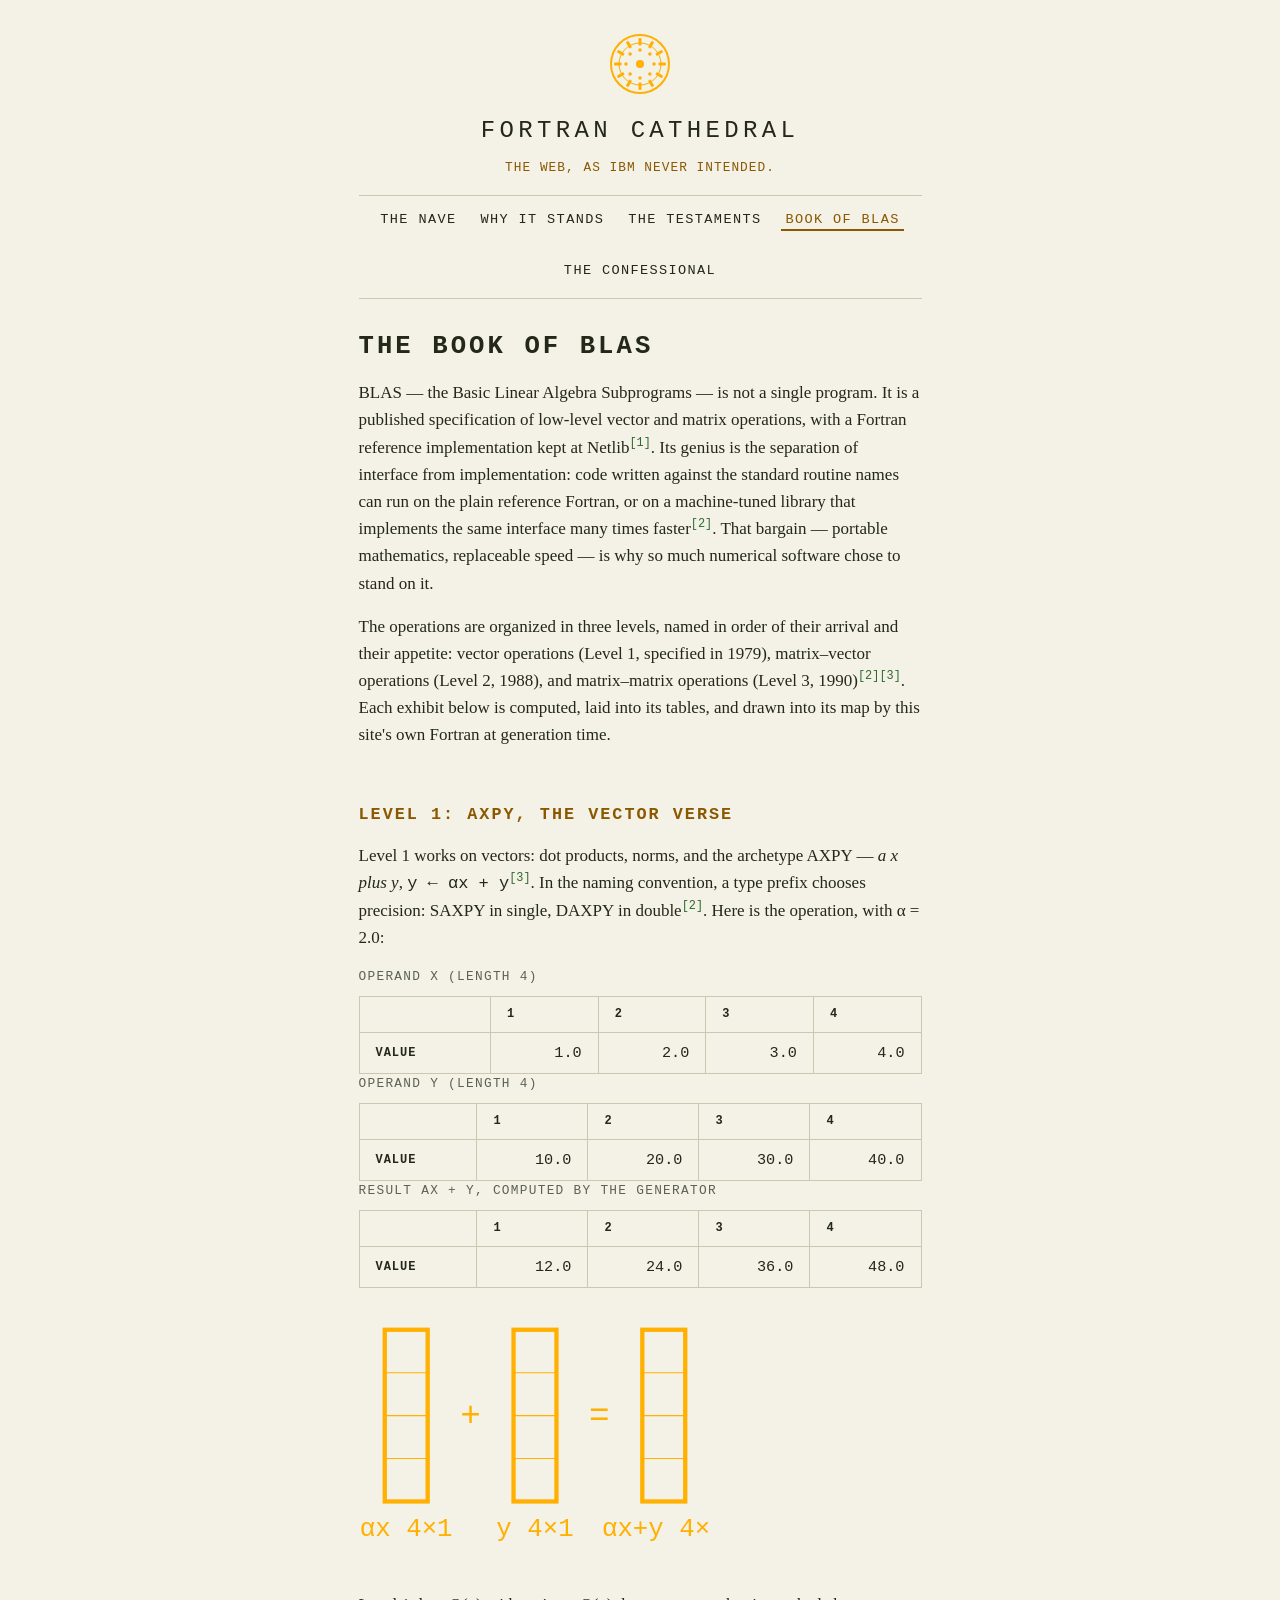
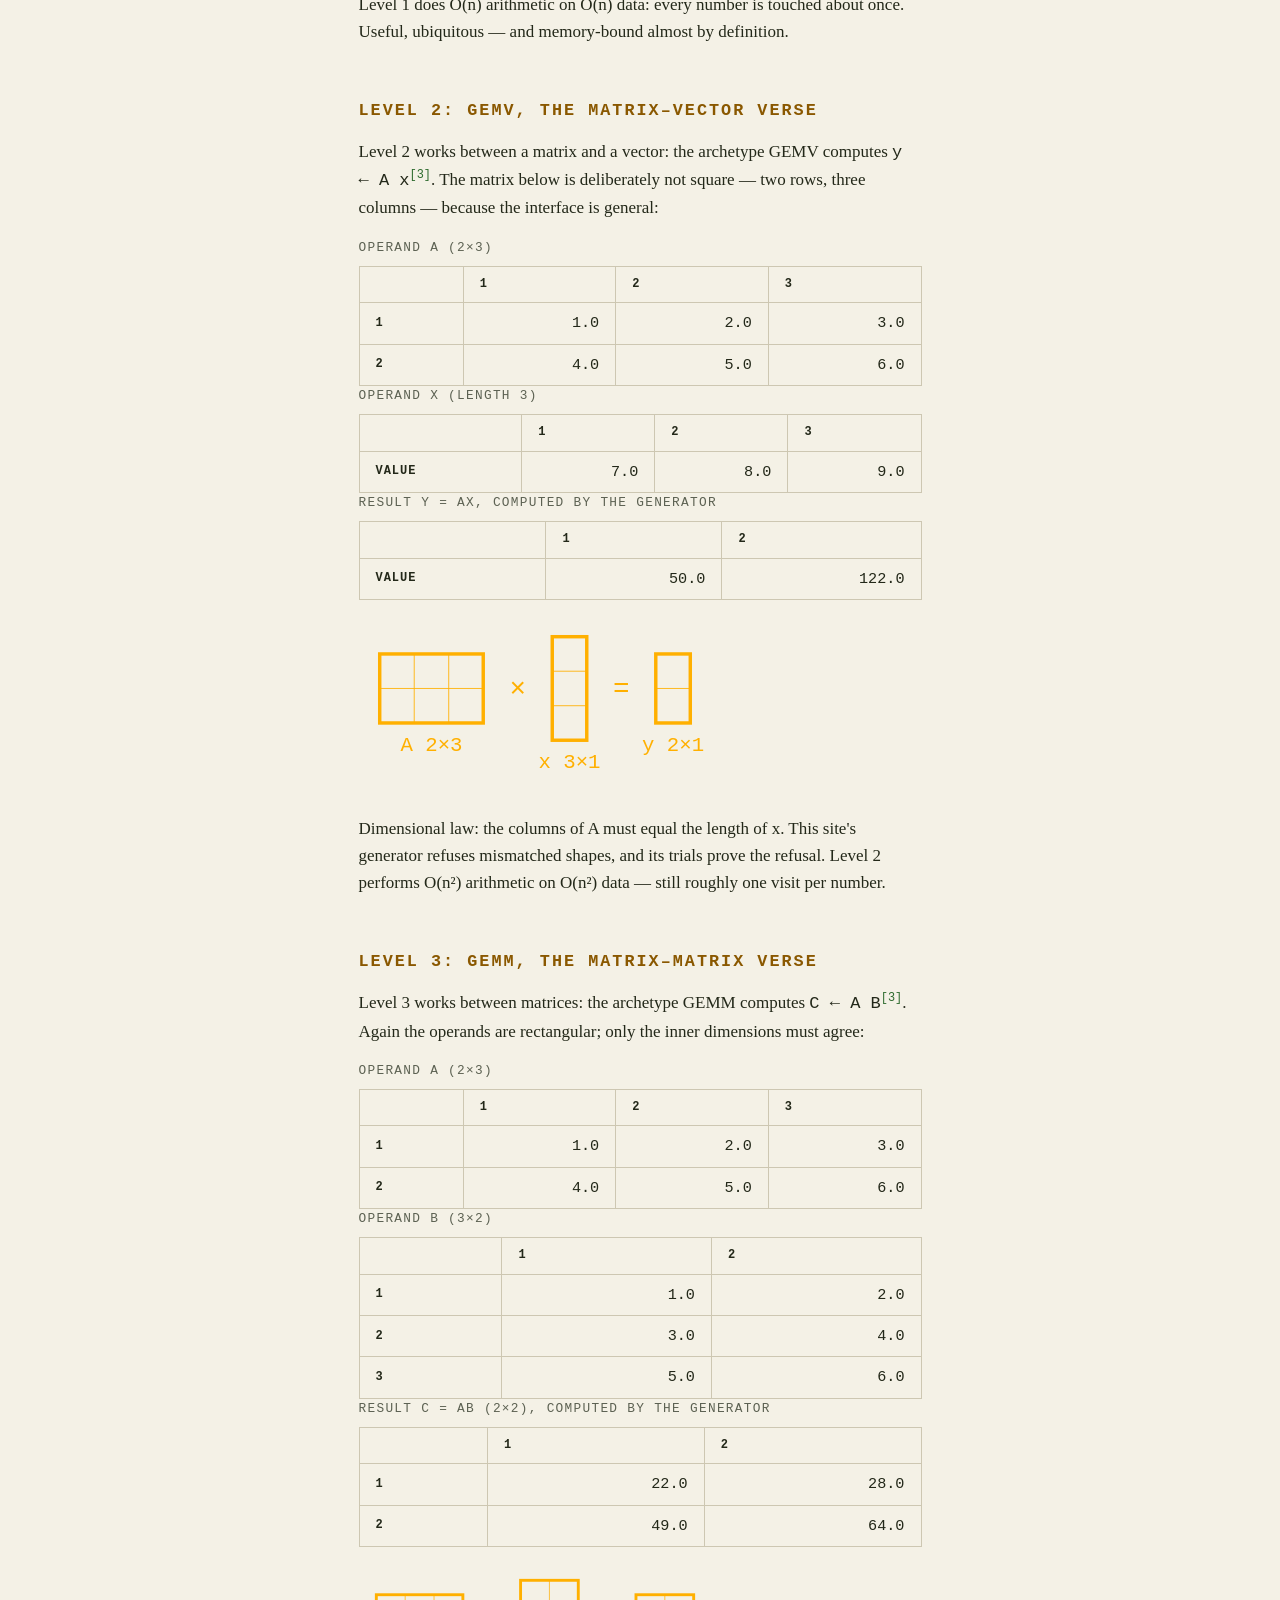
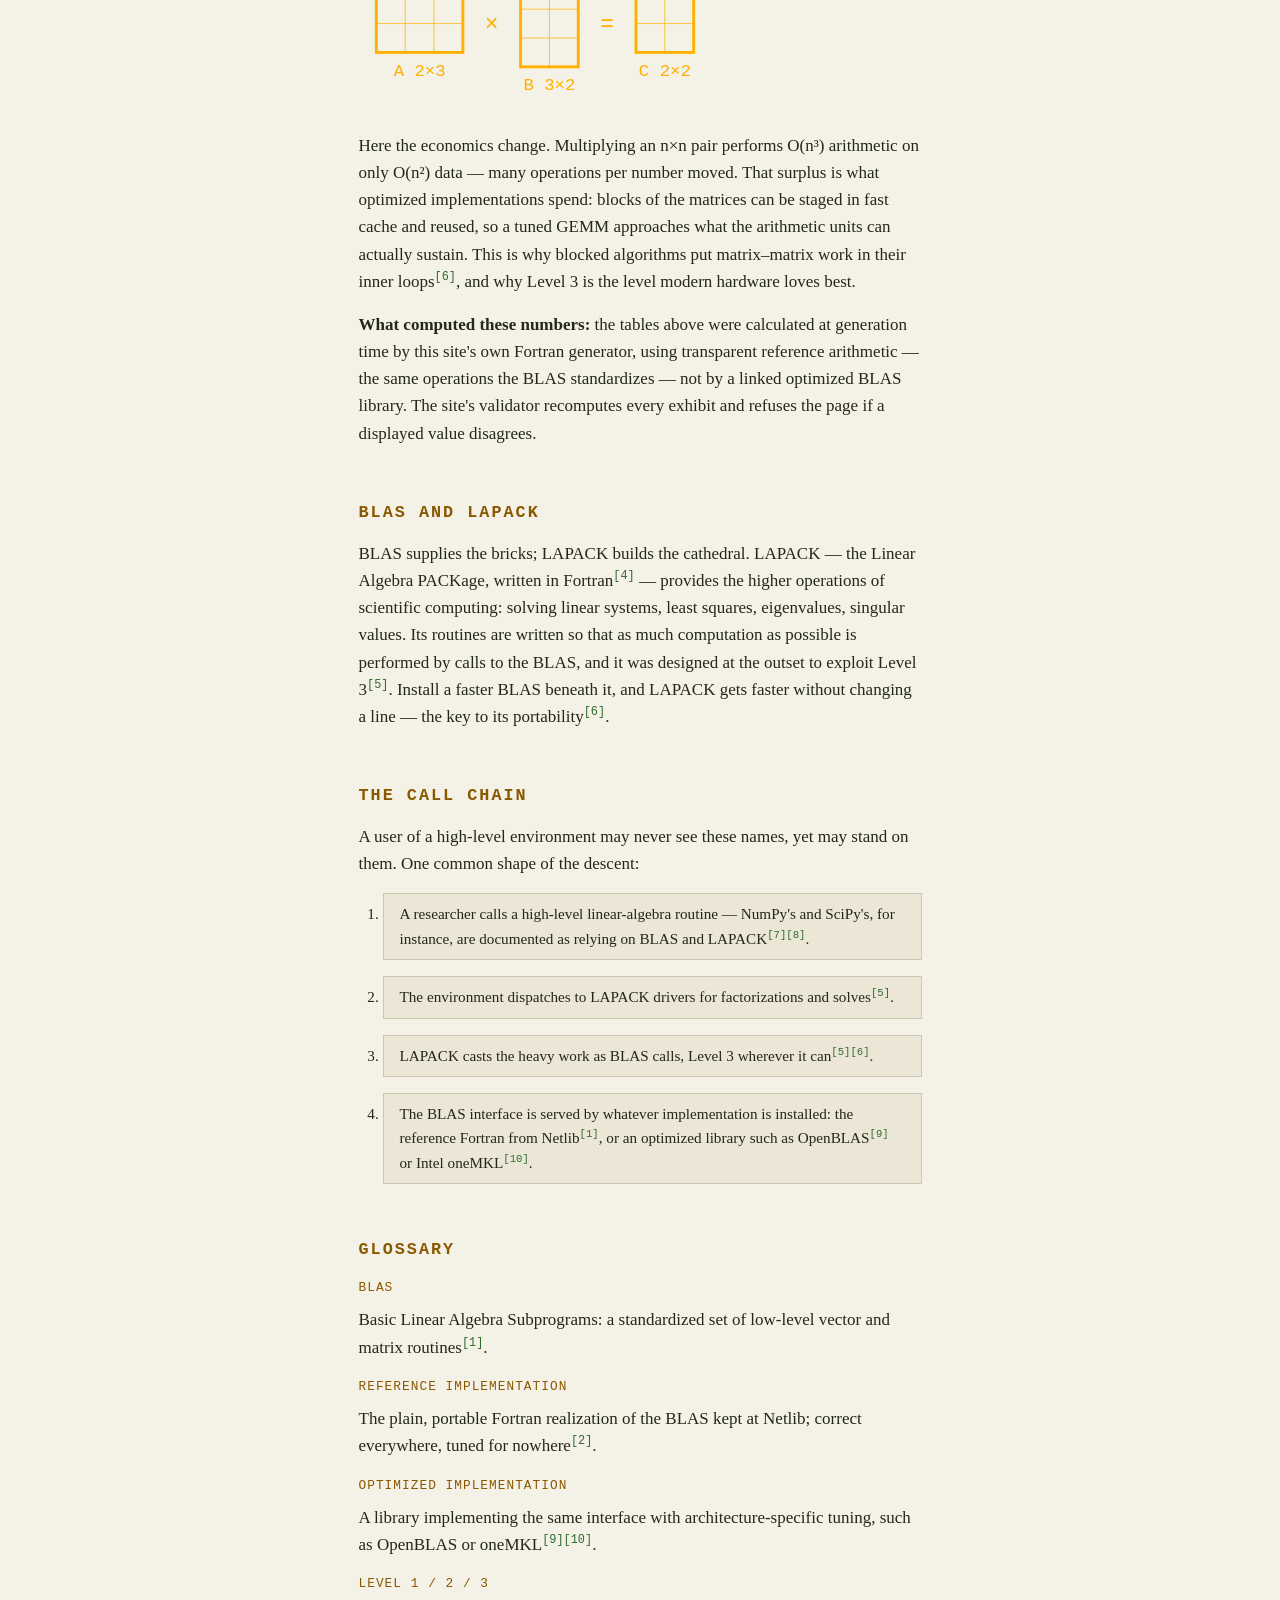
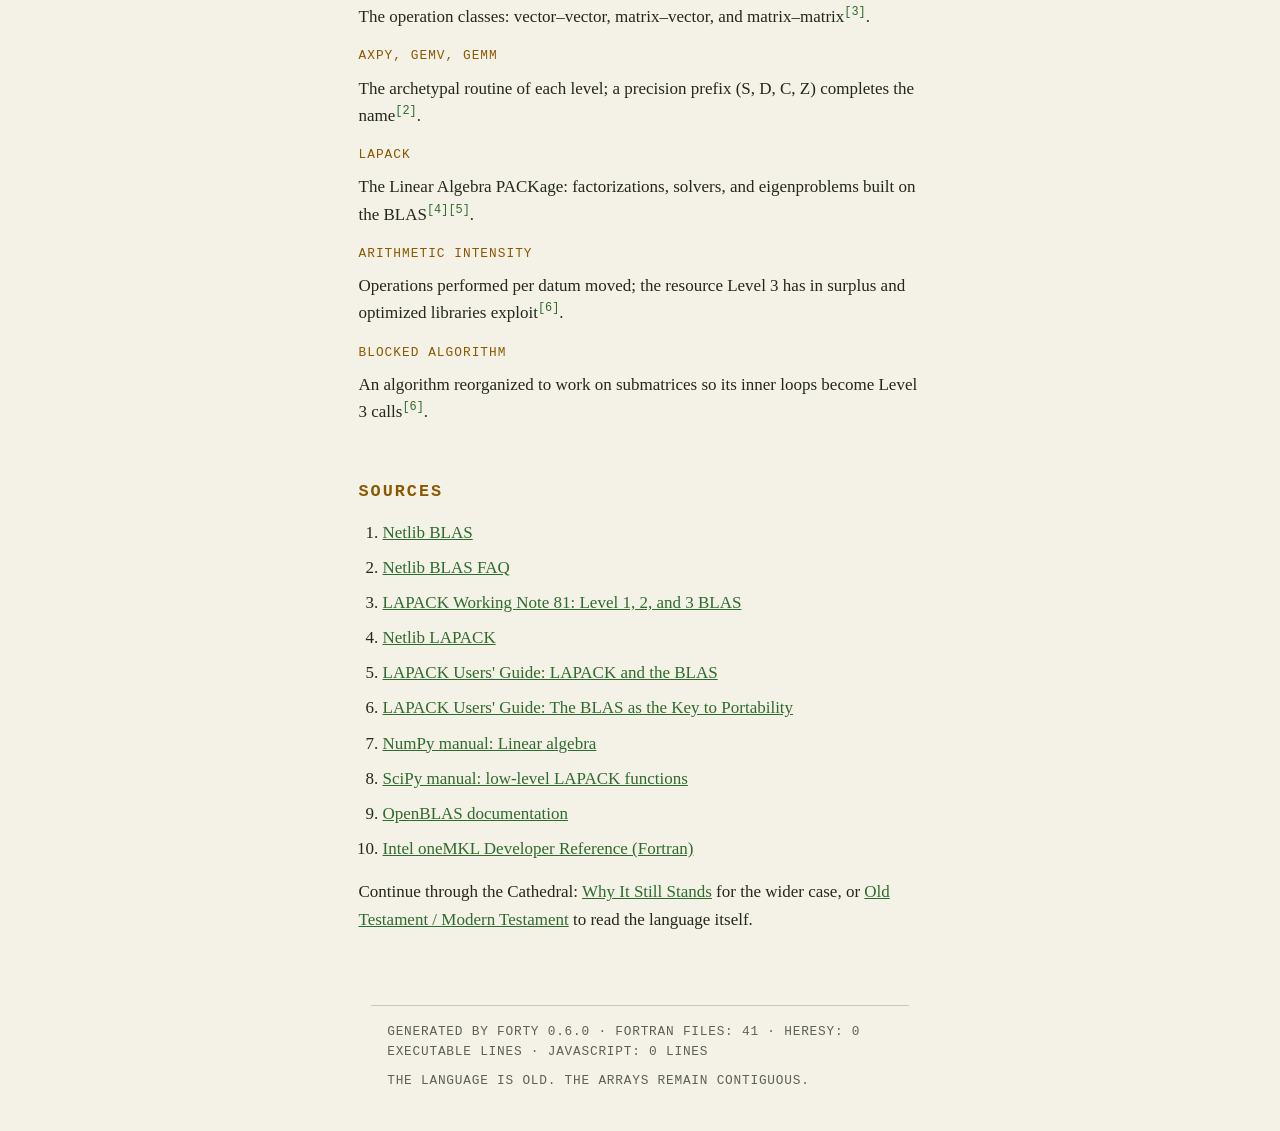
==== book-of-blas.html @ 7d53edd0 "DEPLOY: THE CATHEDRAL AT main 611038d2. Co-Authored-By: Claude Fable 5 <noreply@anthropic.com>" ====
<!doctype html>
<html lang="en">
<head>
<meta charset="utf-8">
<meta name="viewport" content="width=device-width, initial-scale=1">
<meta name="description" content="What BLAS is, why it became foundational, the three levels, and how LAPACK and higher ecosystems stand on it. Every exhibit computed by Fortran.">
<meta name="generator" content="FORTY 0.6.0">
<title>The Book of BLAS &#183; Fortran Cathedral</title>
<link rel="icon" type="image/svg+xml" href="assets/ornament.svg">
<link rel="stylesheet" href="assets/tokens.css">
<link rel="stylesheet" href="assets/cathedral.css">
</head>
<body>
<a class="skip" href="#main">Skip to content</a>
<header class="masthead">
  <img src="assets/ornament.svg" alt="" width="64" height="64">
  <p class="site-title">Fortran Cathedral</p>
  <p class="tagline">The web, as IBM never intended.</p>
</header>
<nav aria-label="Cathedral">
  <ul>
    <li><a href="index.html">The Nave</a></li>
    <li><a href="why-it-still-stands.html">Why It Stands</a></li>
    <li><a href="testaments.html">The Testaments</a></li>
    <li><a href="book-of-blas.html" aria-current="page">Book of BLAS</a></li>
    <li><a href="confessional.html">The Confessional</a></li>
  </ul>
</nav>
<main id="main">
<h1>The Book of BLAS</h1>
<p>BLAS &#8212; the Basic Linear Algebra Subprograms &#8212; is not a single program. It is a published specification of low-level vector and matrix operations, with a Fortran reference implementation kept at Netlib<sup class="cite"><a href="#src-1">[1]</a></sup>. Its genius is the separation of interface from implementation: code written against the standard routine names can run on the plain reference Fortran, or on a machine-tuned library that implements the same interface many times faster<sup class="cite"><a href="#src-2">[2]</a></sup>. That bargain &#8212; portable mathematics, replaceable speed &#8212; is why so much numerical software chose to stand on it.</p>
<p>The operations are organized in three levels, named in order of their arrival and their appetite: vector operations (Level 1, specified in 1979), matrix&#8211;vector operations (Level 2, 1988), and matrix&#8211;matrix operations (Level 3, 1990)<sup class="cite"><a href="#src-2">[2]</a></sup><sup class="cite"><a href="#src-3">[3]</a></sup>. Each exhibit below is computed, laid into its tables, and drawn into its map by this site&#39;s own Fortran at generation time.</p>
<h2 id="blas-level1">Level 1: AXPY, the vector verse</h2>
<p>Level 1 works on vectors: dot products, norms, and the archetype AXPY &#8212; <em>a x plus y</em>, <code>y &#8592; &#945;x + y</code><sup class="cite"><a href="#src-3">[3]</a></sup>. In the naming convention, a type prefix chooses precision: SAXPY in single, DAXPY in double<sup class="cite"><a href="#src-2">[2]</a></sup>. Here is the operation, with &#945; = 2.0:</p>
<table>
  <caption>Operand x (length 4)</caption>
  <thead>
    <tr><td></td><th scope="col">1</th><th scope="col">2</th><th scope="col">3</th><th scope="col">4</th></tr>
  </thead>
  <tbody>
    <tr><th scope="row">value</th><td class="num">1.0</td><td class="num">2.0</td><td class="num">3.0</td><td class="num">4.0</td></tr>
  </tbody>
</table>
<table>
  <caption>Operand y (length 4)</caption>
  <thead>
    <tr><td></td><th scope="col">1</th><th scope="col">2</th><th scope="col">3</th><th scope="col">4</th></tr>
  </thead>
  <tbody>
    <tr><th scope="row">value</th><td class="num">10.0</td><td class="num">20.0</td><td class="num">30.0</td><td class="num">40.0</td></tr>
  </tbody>
</table>
<table>
  <caption>Result &#945;x + y, computed by the generator</caption>
  <thead>
    <tr><td></td><th scope="col">1</th><th scope="col">2</th><th scope="col">3</th><th scope="col">4</th></tr>
  </thead>
  <tbody>
    <tr><th scope="row">value</th><td class="num">12.0</td><td class="num">24.0</td><td class="num">36.0</td><td class="num">48.0</td></tr>
  </tbody>
</table>
<figure class="opmap">
<svg viewBox="0 0 164 126" role="img" aria-label="alpha times x plus y equals the result: three vectors of length 4">
  <rect x="12" y="12" width="20" height="80" fill="none" stroke="#ffb000" stroke-width="2"/>
  <line x1="12" y1="32" x2="32" y2="32" stroke="#ffb000" stroke-width="0.5"/>
  <line x1="12" y1="52" x2="32" y2="52" stroke="#ffb000" stroke-width="0.5"/>
  <line x1="12" y1="72" x2="32" y2="72" stroke="#ffb000" stroke-width="0.5"/>
  <text x="22" y="108" fill="#ffb000" font-family="monospace" font-size="12" text-anchor="middle">&#945;x 4&#215;1</text>
  <text x="52" y="57" fill="#ffb000" font-family="monospace" font-size="16" text-anchor="middle">+</text>
  <rect x="72" y="12" width="20" height="80" fill="none" stroke="#ffb000" stroke-width="2"/>
  <line x1="72" y1="32" x2="92" y2="32" stroke="#ffb000" stroke-width="0.5"/>
  <line x1="72" y1="52" x2="92" y2="52" stroke="#ffb000" stroke-width="0.5"/>
  <line x1="72" y1="72" x2="92" y2="72" stroke="#ffb000" stroke-width="0.5"/>
  <text x="82" y="108" fill="#ffb000" font-family="monospace" font-size="12" text-anchor="middle">y 4&#215;1</text>
  <text x="112" y="57" fill="#ffb000" font-family="monospace" font-size="16" text-anchor="middle">=</text>
  <rect x="132" y="12" width="20" height="80" fill="none" stroke="#ffb000" stroke-width="2"/>
  <line x1="132" y1="32" x2="152" y2="32" stroke="#ffb000" stroke-width="0.5"/>
  <line x1="132" y1="52" x2="152" y2="52" stroke="#ffb000" stroke-width="0.5"/>
  <line x1="132" y1="72" x2="152" y2="72" stroke="#ffb000" stroke-width="0.5"/>
  <text x="142" y="108" fill="#ffb000" font-family="monospace" font-size="12" text-anchor="middle">&#945;x+y 4&#215;1</text>
</svg>
</figure>
<p>Level 1 does O(n) arithmetic on O(n) data: every number is touched about once. Useful, ubiquitous &#8212; and memory-bound almost by definition.</p>
<h2 id="blas-level2">Level 2: GEMV, the matrix&#8211;vector verse</h2>
<p>Level 2 works between a matrix and a vector: the archetype GEMV computes <code>y &#8592; A x</code><sup class="cite"><a href="#src-3">[3]</a></sup>. The matrix below is deliberately not square &#8212; two rows, three columns &#8212; because the interface is general:</p>
<table>
  <caption>Operand A (2&#215;3)</caption>
  <thead>
    <tr><td></td><th scope="col">1</th><th scope="col">2</th><th scope="col">3</th></tr>
  </thead>
  <tbody>
    <tr><th scope="row">1</th><td class="num">1.0</td><td class="num">2.0</td><td class="num">3.0</td></tr>
    <tr><th scope="row">2</th><td class="num">4.0</td><td class="num">5.0</td><td class="num">6.0</td></tr>
  </tbody>
</table>
<table>
  <caption>Operand x (length 3)</caption>
  <thead>
    <tr><td></td><th scope="col">1</th><th scope="col">2</th><th scope="col">3</th></tr>
  </thead>
  <tbody>
    <tr><th scope="row">value</th><td class="num">7.0</td><td class="num">8.0</td><td class="num">9.0</td></tr>
  </tbody>
</table>
<table>
  <caption>Result y = Ax, computed by the generator</caption>
  <thead>
    <tr><td></td><th scope="col">1</th><th scope="col">2</th></tr>
  </thead>
  <tbody>
    <tr><th scope="row">value</th><td class="num">50.0</td><td class="num">122.0</td></tr>
  </tbody>
</table>
<figure class="opmap">
<svg viewBox="0 0 204 106" role="img" aria-label="A two-by-three matrix times a length-three vector equals a length-two vector">
  <rect x="12" y="22" width="60" height="40" fill="none" stroke="#ffb000" stroke-width="2"/>
  <line x1="32" y1="22" x2="32" y2="62" stroke="#ffb000" stroke-width="0.5"/>
  <line x1="52" y1="22" x2="52" y2="62" stroke="#ffb000" stroke-width="0.5"/>
  <line x1="12" y1="42" x2="72" y2="42" stroke="#ffb000" stroke-width="0.5"/>
  <text x="42" y="78" fill="#ffb000" font-family="monospace" font-size="12" text-anchor="middle">A 2&#215;3</text>
  <text x="92" y="47" fill="#ffb000" font-family="monospace" font-size="16" text-anchor="middle">&#215;</text>
  <rect x="112" y="12" width="20" height="60" fill="none" stroke="#ffb000" stroke-width="2"/>
  <line x1="112" y1="32" x2="132" y2="32" stroke="#ffb000" stroke-width="0.5"/>
  <line x1="112" y1="52" x2="132" y2="52" stroke="#ffb000" stroke-width="0.5"/>
  <text x="122" y="88" fill="#ffb000" font-family="monospace" font-size="12" text-anchor="middle">x 3&#215;1</text>
  <text x="152" y="47" fill="#ffb000" font-family="monospace" font-size="16" text-anchor="middle">=</text>
  <rect x="172" y="22" width="20" height="40" fill="none" stroke="#ffb000" stroke-width="2"/>
  <line x1="172" y1="42" x2="192" y2="42" stroke="#ffb000" stroke-width="0.5"/>
  <text x="182" y="78" fill="#ffb000" font-family="monospace" font-size="12" text-anchor="middle">y 2&#215;1</text>
</svg>
</figure>
<p>Dimensional law: the columns of A must equal the length of x. This site&#39;s generator refuses mismatched shapes, and its trials prove the refusal. Level 2 performs O(n&#178;) arithmetic on O(n&#178;) data &#8212; still roughly one visit per number.</p>
<h2 id="blas-level3">Level 3: GEMM, the matrix&#8211;matrix verse</h2>
<p>Level 3 works between matrices: the archetype GEMM computes <code>C &#8592; A B</code><sup class="cite"><a href="#src-3">[3]</a></sup>. Again the operands are rectangular; only the inner dimensions must agree:</p>
<table>
  <caption>Operand A (2&#215;3)</caption>
  <thead>
    <tr><td></td><th scope="col">1</th><th scope="col">2</th><th scope="col">3</th></tr>
  </thead>
  <tbody>
    <tr><th scope="row">1</th><td class="num">1.0</td><td class="num">2.0</td><td class="num">3.0</td></tr>
    <tr><th scope="row">2</th><td class="num">4.0</td><td class="num">5.0</td><td class="num">6.0</td></tr>
  </tbody>
</table>
<table>
  <caption>Operand B (3&#215;2)</caption>
  <thead>
    <tr><td></td><th scope="col">1</th><th scope="col">2</th></tr>
  </thead>
  <tbody>
    <tr><th scope="row">1</th><td class="num">1.0</td><td class="num">2.0</td></tr>
    <tr><th scope="row">2</th><td class="num">3.0</td><td class="num">4.0</td></tr>
    <tr><th scope="row">3</th><td class="num">5.0</td><td class="num">6.0</td></tr>
  </tbody>
</table>
<table>
  <caption>Result C = AB (2&#215;2), computed by the generator</caption>
  <thead>
    <tr><td></td><th scope="col">1</th><th scope="col">2</th></tr>
  </thead>
  <tbody>
    <tr><th scope="row">1</th><td class="num">22.0</td><td class="num">28.0</td></tr>
    <tr><th scope="row">2</th><td class="num">49.0</td><td class="num">64.0</td></tr>
  </tbody>
</table>
<figure class="opmap">
<svg viewBox="0 0 244 106" role="img" aria-label="A two-by-three matrix times a three-by-two matrix equals a two-by-two matrix">
  <rect x="12" y="22" width="60" height="40" fill="none" stroke="#ffb000" stroke-width="2"/>
  <line x1="32" y1="22" x2="32" y2="62" stroke="#ffb000" stroke-width="0.5"/>
  <line x1="52" y1="22" x2="52" y2="62" stroke="#ffb000" stroke-width="0.5"/>
  <line x1="12" y1="42" x2="72" y2="42" stroke="#ffb000" stroke-width="0.5"/>
  <text x="42" y="78" fill="#ffb000" font-family="monospace" font-size="12" text-anchor="middle">A 2&#215;3</text>
  <text x="92" y="47" fill="#ffb000" font-family="monospace" font-size="16" text-anchor="middle">&#215;</text>
  <rect x="112" y="12" width="40" height="60" fill="none" stroke="#ffb000" stroke-width="2"/>
  <line x1="132" y1="12" x2="132" y2="72" stroke="#ffb000" stroke-width="0.5"/>
  <line x1="112" y1="32" x2="152" y2="32" stroke="#ffb000" stroke-width="0.5"/>
  <line x1="112" y1="52" x2="152" y2="52" stroke="#ffb000" stroke-width="0.5"/>
  <text x="132" y="88" fill="#ffb000" font-family="monospace" font-size="12" text-anchor="middle">B 3&#215;2</text>
  <text x="172" y="47" fill="#ffb000" font-family="monospace" font-size="16" text-anchor="middle">=</text>
  <rect x="192" y="22" width="40" height="40" fill="none" stroke="#ffb000" stroke-width="2"/>
  <line x1="212" y1="22" x2="212" y2="62" stroke="#ffb000" stroke-width="0.5"/>
  <line x1="192" y1="42" x2="232" y2="42" stroke="#ffb000" stroke-width="0.5"/>
  <text x="212" y="78" fill="#ffb000" font-family="monospace" font-size="12" text-anchor="middle">C 2&#215;2</text>
</svg>
</figure>
<p>Here the economics change. Multiplying an n&#215;n pair performs O(n&#179;) arithmetic on only O(n&#178;) data &#8212; many operations per number moved. That surplus is what optimized implementations spend: blocks of the matrices can be staged in fast cache and reused, so a tuned GEMM approaches what the arithmetic units can actually sustain. This is why blocked algorithms put matrix&#8211;matrix work in their inner loops<sup class="cite"><a href="#src-6">[6]</a></sup>, and why Level 3 is the level modern hardware loves best.</p>
<p><strong>What computed these numbers:</strong> the tables above were calculated at generation time by this site&#39;s own Fortran generator, using transparent reference arithmetic &#8212; the same operations the BLAS standardizes &#8212; not by a linked optimized BLAS library. The site&#39;s validator recomputes every exhibit and refuses the page if a displayed value disagrees.</p>
<h2 id="blas-vs-lapack">BLAS and LAPACK</h2>
<p>BLAS supplies the bricks; LAPACK builds the cathedral. LAPACK &#8212; the Linear Algebra PACKage, written in Fortran<sup class="cite"><a href="#src-4">[4]</a></sup> &#8212; provides the higher operations of scientific computing: solving linear systems, least squares, eigenvalues, singular values. Its routines are written so that as much computation as possible is performed by calls to the BLAS, and it was designed at the outset to exploit Level 3<sup class="cite"><a href="#src-5">[5]</a></sup>. Install a faster BLAS beneath it, and LAPACK gets faster without changing a line &#8212; the key to its portability<sup class="cite"><a href="#src-6">[6]</a></sup>.</p>
<h2 id="blas-chain">The call chain</h2>
<p>A user of a high-level environment may never see these names, yet may stand on them. One common shape of the descent:</p>
<ol class="chain">
  <li>A researcher calls a high-level linear-algebra routine &#8212; NumPy&#39;s and SciPy&#39;s, for instance, are documented as relying on BLAS and LAPACK<sup class="cite"><a href="#src-7">[7]</a></sup><sup class="cite"><a href="#src-8">[8]</a></sup>.</li>
  <li>The environment dispatches to LAPACK drivers for factorizations and solves<sup class="cite"><a href="#src-5">[5]</a></sup>.</li>
  <li>LAPACK casts the heavy work as BLAS calls, Level 3 wherever it can<sup class="cite"><a href="#src-5">[5]</a></sup><sup class="cite"><a href="#src-6">[6]</a></sup>.</li>
  <li>The BLAS interface is served by whatever implementation is installed: the reference Fortran from Netlib<sup class="cite"><a href="#src-1">[1]</a></sup>, or an optimized library such as OpenBLAS<sup class="cite"><a href="#src-9">[9]</a></sup> or Intel oneMKL<sup class="cite"><a href="#src-10">[10]</a></sup>.</li>
</ol>
<h2 id="blas-glossary">Glossary</h2>
<dl class="glossary">
  <dt>BLAS</dt>
  <dd>Basic Linear Algebra Subprograms: a standardized set of low-level vector and matrix routines<sup class="cite"><a href="#src-1">[1]</a></sup>.</dd>
  <dt>Reference implementation</dt>
  <dd>The plain, portable Fortran realization of the BLAS kept at Netlib; correct everywhere, tuned for nowhere<sup class="cite"><a href="#src-2">[2]</a></sup>.</dd>
  <dt>Optimized implementation</dt>
  <dd>A library implementing the same interface with architecture-specific tuning, such as OpenBLAS or oneMKL<sup class="cite"><a href="#src-9">[9]</a></sup><sup class="cite"><a href="#src-10">[10]</a></sup>.</dd>
  <dt>Level 1 / 2 / 3</dt>
  <dd>The operation classes: vector&#8211;vector, matrix&#8211;vector, and matrix&#8211;matrix<sup class="cite"><a href="#src-3">[3]</a></sup>.</dd>
  <dt>AXPY, GEMV, GEMM</dt>
  <dd>The archetypal routine of each level; a precision prefix (S, D, C, Z) completes the name<sup class="cite"><a href="#src-2">[2]</a></sup>.</dd>
  <dt>LAPACK</dt>
  <dd>The Linear Algebra PACKage: factorizations, solvers, and eigenproblems built on the BLAS<sup class="cite"><a href="#src-4">[4]</a></sup><sup class="cite"><a href="#src-5">[5]</a></sup>.</dd>
  <dt>Arithmetic intensity</dt>
  <dd>Operations performed per datum moved; the resource Level 3 has in surplus and optimized libraries exploit<sup class="cite"><a href="#src-6">[6]</a></sup>.</dd>
  <dt>Blocked algorithm</dt>
  <dd>An algorithm reorganized to work on submatrices so its inner loops become Level 3 calls<sup class="cite"><a href="#src-6">[6]</a></sup>.</dd>
</dl>
<h2 id="blas-sources">Sources</h2>
<ol class="sources">
  <li id="src-1"><a href="https://www.netlib.org/blas/">Netlib BLAS</a></li>
  <li id="src-2"><a href="https://www.netlib.org/blas/faq.html">Netlib BLAS FAQ</a></li>
  <li id="src-3"><a href="https://www.netlib.org/lapack/lawn81-3.0/node7.html">LAPACK Working Note 81: Level 1, 2, and 3 BLAS</a></li>
  <li id="src-4"><a href="https://www.netlib.org/lapack/">Netlib LAPACK</a></li>
  <li id="src-5"><a href="https://www.netlib.org/lapack/lug/node11.html">LAPACK Users&#39; Guide: LAPACK and the BLAS</a></li>
  <li id="src-6"><a href="https://www.netlib.org/lapack/lug/node65.html">LAPACK Users&#39; Guide: The BLAS as the Key to Portability</a></li>
  <li id="src-7"><a href="https://numpy.org/doc/stable/reference/routines.linalg.html">NumPy manual: Linear algebra</a></li>
  <li id="src-8"><a href="https://docs.scipy.org/doc/scipy/reference/linalg.lapack.html">SciPy manual: low-level LAPACK functions</a></li>
  <li id="src-9"><a href="https://www.openmathlib.org/OpenBLAS/docs/faq/">OpenBLAS documentation</a></li>
  <li id="src-10"><a href="https://www.intel.com/content/www/us/en/docs/onemkl/developer-reference-fortran/2024-0/overview.html">Intel oneMKL Developer Reference (Fortran)</a></li>
</ol>
<p>Continue through the Cathedral: <a href="why-it-still-stands.html">Why It Still Stands</a> for the wider case, or <a href="testaments.html">Old Testament / Modern Testament</a> to read the language itself.</p>
</main>
<footer>
  <p>Generated by FORTY 0.6.0 &#183; Fortran files: 41 &#183; Heresy: 0 executable lines &#183; JavaScript: 0 lines</p>
  <p>The language is old. The arrays remain contiguous.</p>
</footer>
</body>
</html>
---- assets/tokens.css ----
/* EMITTED BY FORTY. THE DESIGN TOKENS OF THE CATHEDRAL. */
:root {
  --ground: #0f130f;
  --panel: #161c16;
  --ink: #e8e4d5;
  --ink-dim: #b3ae9c;
  --accent: #ffb000;
  --accent-2: #8fd98f;
  --rule: #2e352e;
  --measure: 70ch;
  --space-1: 0.5rem;
  --space-2: 1rem;
  --space-3: 2rem;
  --space-4: 3.5rem;
  --font-liturgy: ui-monospace, "Cascadia Mono", Consolas, "Courier New", monospace;
  --font-prose: Georgia, "Times New Roman", serif;
}
@media (prefers-color-scheme: light) {
  :root {
    --ground: #f4f1e6;
    --panel: #ebe6d6;
    --ink: #232819;
    --ink-dim: #5c6152;
    --accent: #8a5800;
    --accent-2: #2e6b2e;
    --rule: #cdc7b2;
  }
}
---- assets/cathedral.css ----
/* EMITTED BY FORTY. THE STYLESHEET OF THE CATHEDRAL. */
* { box-sizing: border-box; }
html { color-scheme: dark light; }
body {
  margin: 0;
  background: var(--ground);
  color: var(--ink);
  font-family: var(--font-prose);
  font-size: 1.0625rem;
  line-height: 1.6;
}
.skip { position: absolute; left: -999px; top: 0; }
.skip:focus {
  left: var(--space-2); top: var(--space-1); z-index: 9;
  background: var(--accent); color: var(--ground);
  padding: var(--space-1) var(--space-2);
  font-family: var(--font-liturgy);
}
.masthead, nav, main, footer {
  max-width: var(--measure);
  margin-inline: auto;
  padding-inline: var(--space-2);
}
.masthead { padding-top: var(--space-3); text-align: center; }
.masthead img { display: block; margin: 0 auto var(--space-2); }
.site-title {
  font-family: var(--font-liturgy); text-transform: uppercase;
  letter-spacing: 0.18em; font-size: 1.5rem; margin: 0;
}
.tagline {
  font-family: var(--font-liturgy); text-transform: uppercase;
  letter-spacing: 0.08em; font-size: 0.8rem;
  color: var(--accent); margin: var(--space-1) 0 0;
}
nav { margin-top: var(--space-2); }
nav ul {
  list-style: none; display: flex; flex-wrap: wrap;
  gap: var(--space-2); justify-content: center;
  margin: 0; padding: var(--space-1) 0;
  border-top: 1px solid var(--rule);
  border-bottom: 1px solid var(--rule);
}
nav a {
  font-family: var(--font-liturgy); text-transform: uppercase;
  letter-spacing: 0.1em; font-size: 0.85rem;
  color: var(--ink); text-decoration: none; padding: 2px 4px;
}
nav a:hover, nav a:focus-visible {
  color: var(--accent); text-decoration: underline;
  text-underline-offset: 4px;
}
nav a[aria-current="page"] {
  color: var(--accent); border-bottom: 2px solid var(--accent);
}
main { padding-block: var(--space-3) var(--space-4); }
h1, h2 {
  font-family: var(--font-liturgy); text-transform: uppercase;
  letter-spacing: 0.12em; line-height: 1.25;
}
h1 { font-size: 1.6rem; margin: 0 0 var(--space-2); }
h2 { font-size: 1.05rem; margin: var(--space-4) 0 var(--space-2); color: var(--accent); }
p { margin: 0 0 var(--space-2); }
ul, ol { margin: 0 0 var(--space-2); padding-left: 1.5rem; }
li { margin-bottom: var(--space-1); }
a { color: var(--accent-2); }
a:focus-visible { outline: 2px solid var(--accent); outline-offset: 2px; }
pre {
  background: var(--panel); border: 1px solid var(--rule);
  padding: var(--space-2); overflow-x: auto;
  font-family: var(--font-liturgy); font-size: 0.85rem;
  line-height: 1.5;
}
pre.terminal { color: var(--accent-2); }
code { font-family: var(--font-liturgy); }
table { border-collapse: collapse; width: 100%; font-size: 0.95rem; }
caption {
  font-family: var(--font-liturgy); text-transform: uppercase;
  letter-spacing: 0.1em; font-size: 0.8rem; text-align: left;
  margin-bottom: var(--space-1); color: var(--ink-dim);
}
th, td {
  border: 1px solid var(--rule);
  padding: var(--space-1) var(--space-2); text-align: left;
}
th {
  font-family: var(--font-liturgy); text-transform: uppercase;
  font-size: 0.75rem; letter-spacing: 0.08em;
}
td.num { text-align: right; font-family: var(--font-liturgy); }
footer {
  border-top: 1px solid var(--rule);
  padding-block: var(--space-2) var(--space-3);
  color: var(--ink-dim); font-size: 0.8rem;
  font-family: var(--font-liturgy); text-transform: uppercase;
  letter-spacing: 0.06em;
}
footer p { margin: 0 0 var(--space-1); }
.verse { margin-bottom: var(--space-3); }
.pair {
  display: grid; grid-template-columns: 1fr 1fr;
  gap: var(--space-2); align-items: start;
}
.pair figure { margin: 0; min-width: 0; }
.pair pre { margin: 0; }
figcaption {
  font-family: var(--font-liturgy); text-transform: uppercase;
  letter-spacing: 0.08em; font-size: 0.72rem;
  color: var(--ink-dim); margin-bottom: var(--space-1);
}
.hl-c { color: var(--ink-dim); font-style: italic; }
.hl-k { color: var(--accent); }
.hl-s { color: var(--accent-2); }
.hl-n { color: var(--accent-2); }
.timeline {
  list-style: none; padding: 0; display: flex;
  flex-wrap: wrap; gap: var(--space-1);
}
.timeline li {
  border: 1px solid var(--rule); background: var(--panel);
  padding: var(--space-1) var(--space-2);
  font-family: var(--font-liturgy); font-size: 0.78rem;
  text-transform: uppercase; letter-spacing: 0.06em;
}
.timeline .year { color: var(--accent); }
sup.cite { font-family: var(--font-liturgy); font-size: 0.7em; }
sup.cite a { text-decoration: none; }
.sources li { margin-bottom: var(--space-1); overflow-wrap: anywhere; }
.chain { padding-left: 1.5rem; }
.chain li {
  border: 1px solid var(--rule); background: var(--panel);
  padding: var(--space-1) var(--space-2);
  margin-bottom: var(--space-2); font-size: 0.95rem;
}
.glossary dt {
  font-family: var(--font-liturgy); text-transform: uppercase;
  letter-spacing: 0.08em; font-size: 0.8rem;
  color: var(--accent); margin-top: var(--space-2);
}
.glossary dd { margin: var(--space-1) 0 0 0; }
.opmap { margin: var(--space-2) 0; }
.opmap svg { display: block; max-width: 22rem; width: 100%; height: auto; }
@media (max-width: 60rem) {
  .pair { grid-template-columns: 1fr; }
}
@media (max-width: 40rem) {
  body { font-size: 1rem; }
  h1 { font-size: 1.3rem; }
}
@media (prefers-reduced-motion: reduce) {
  * { transition: none !important; animation: none !important; }
}
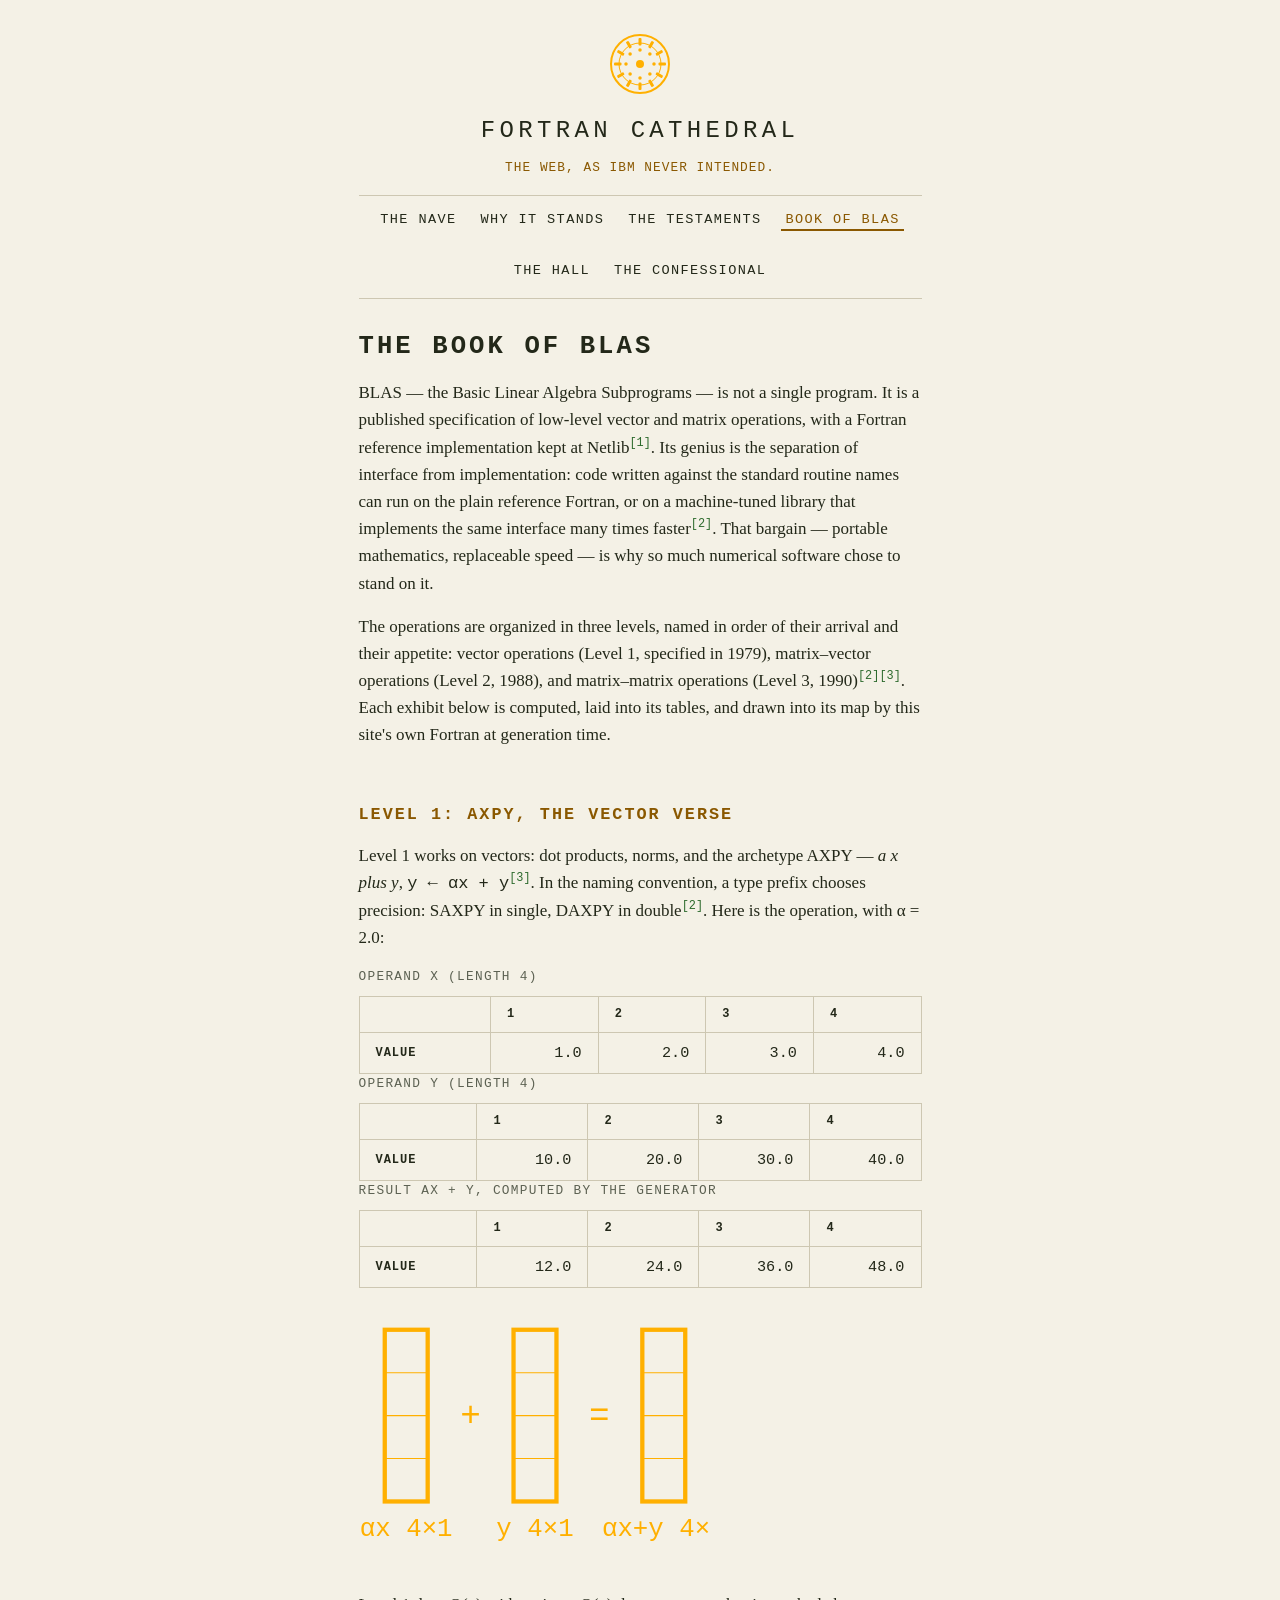
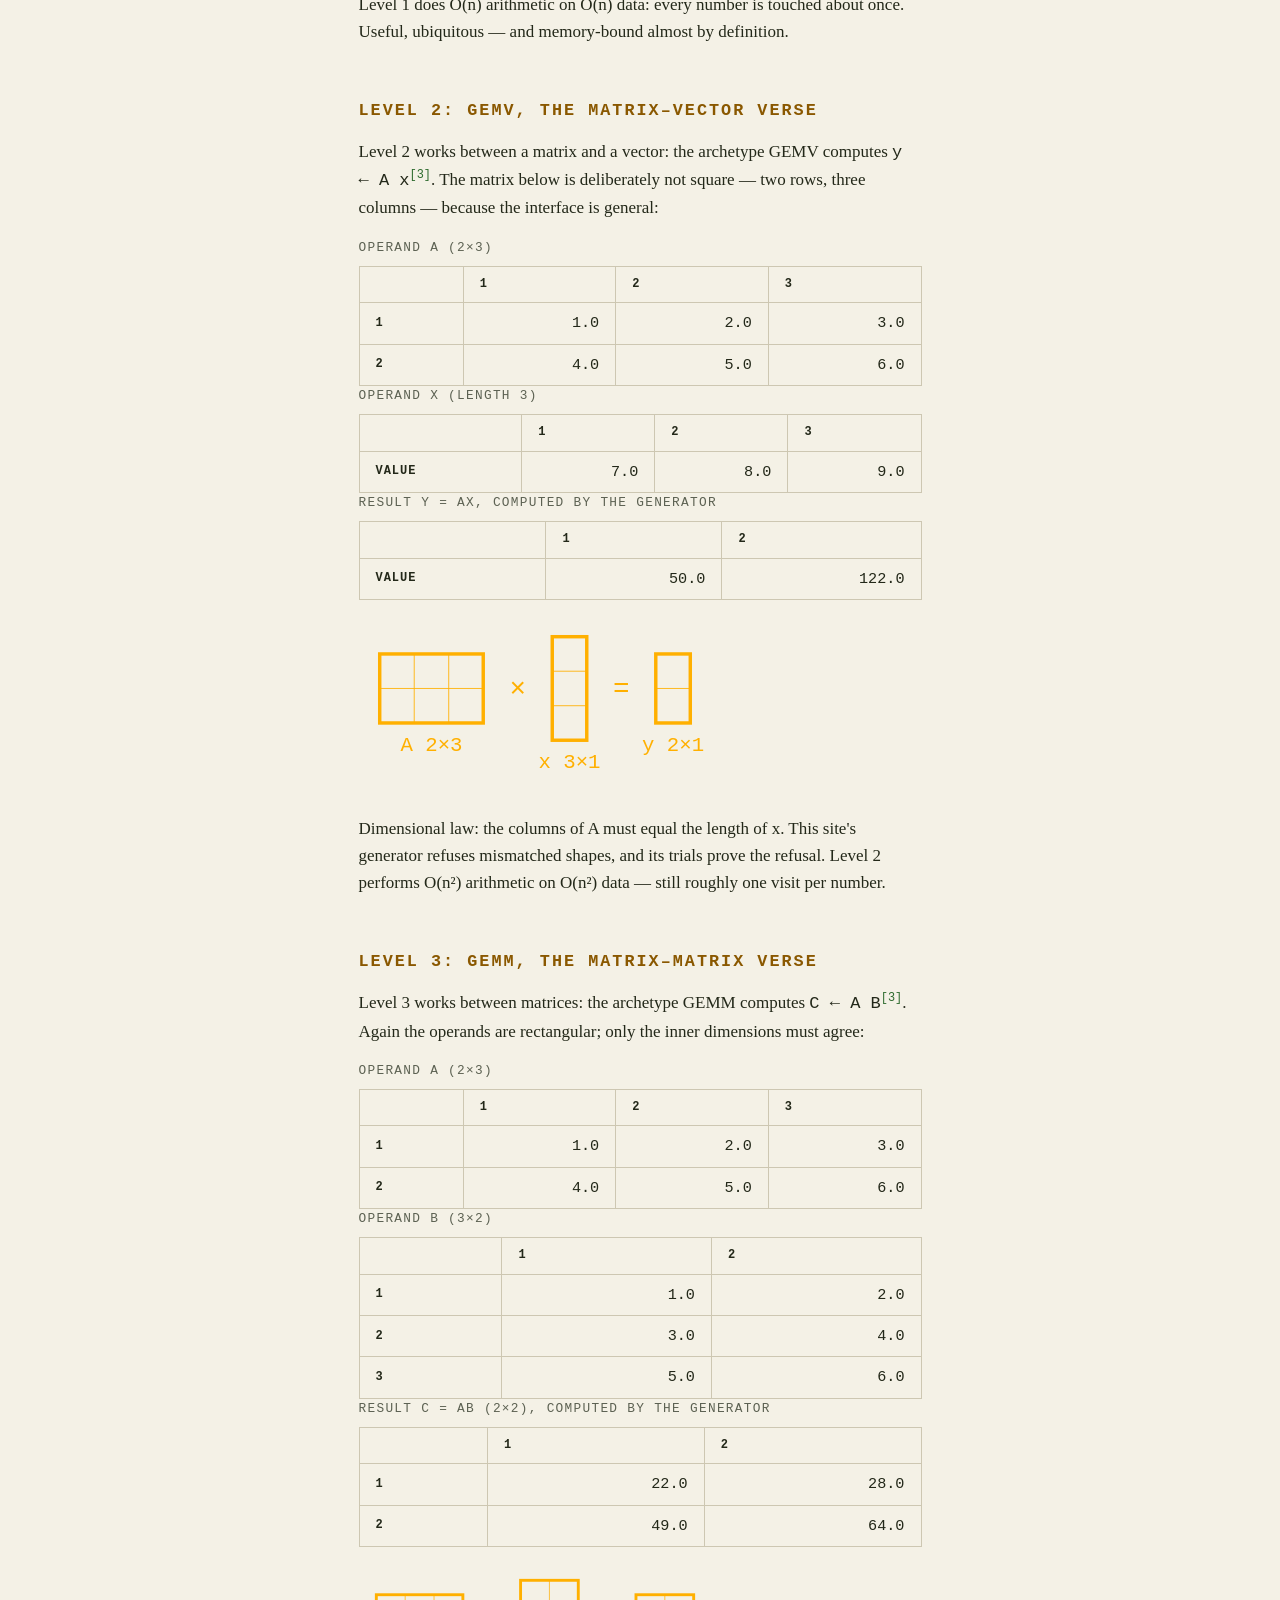
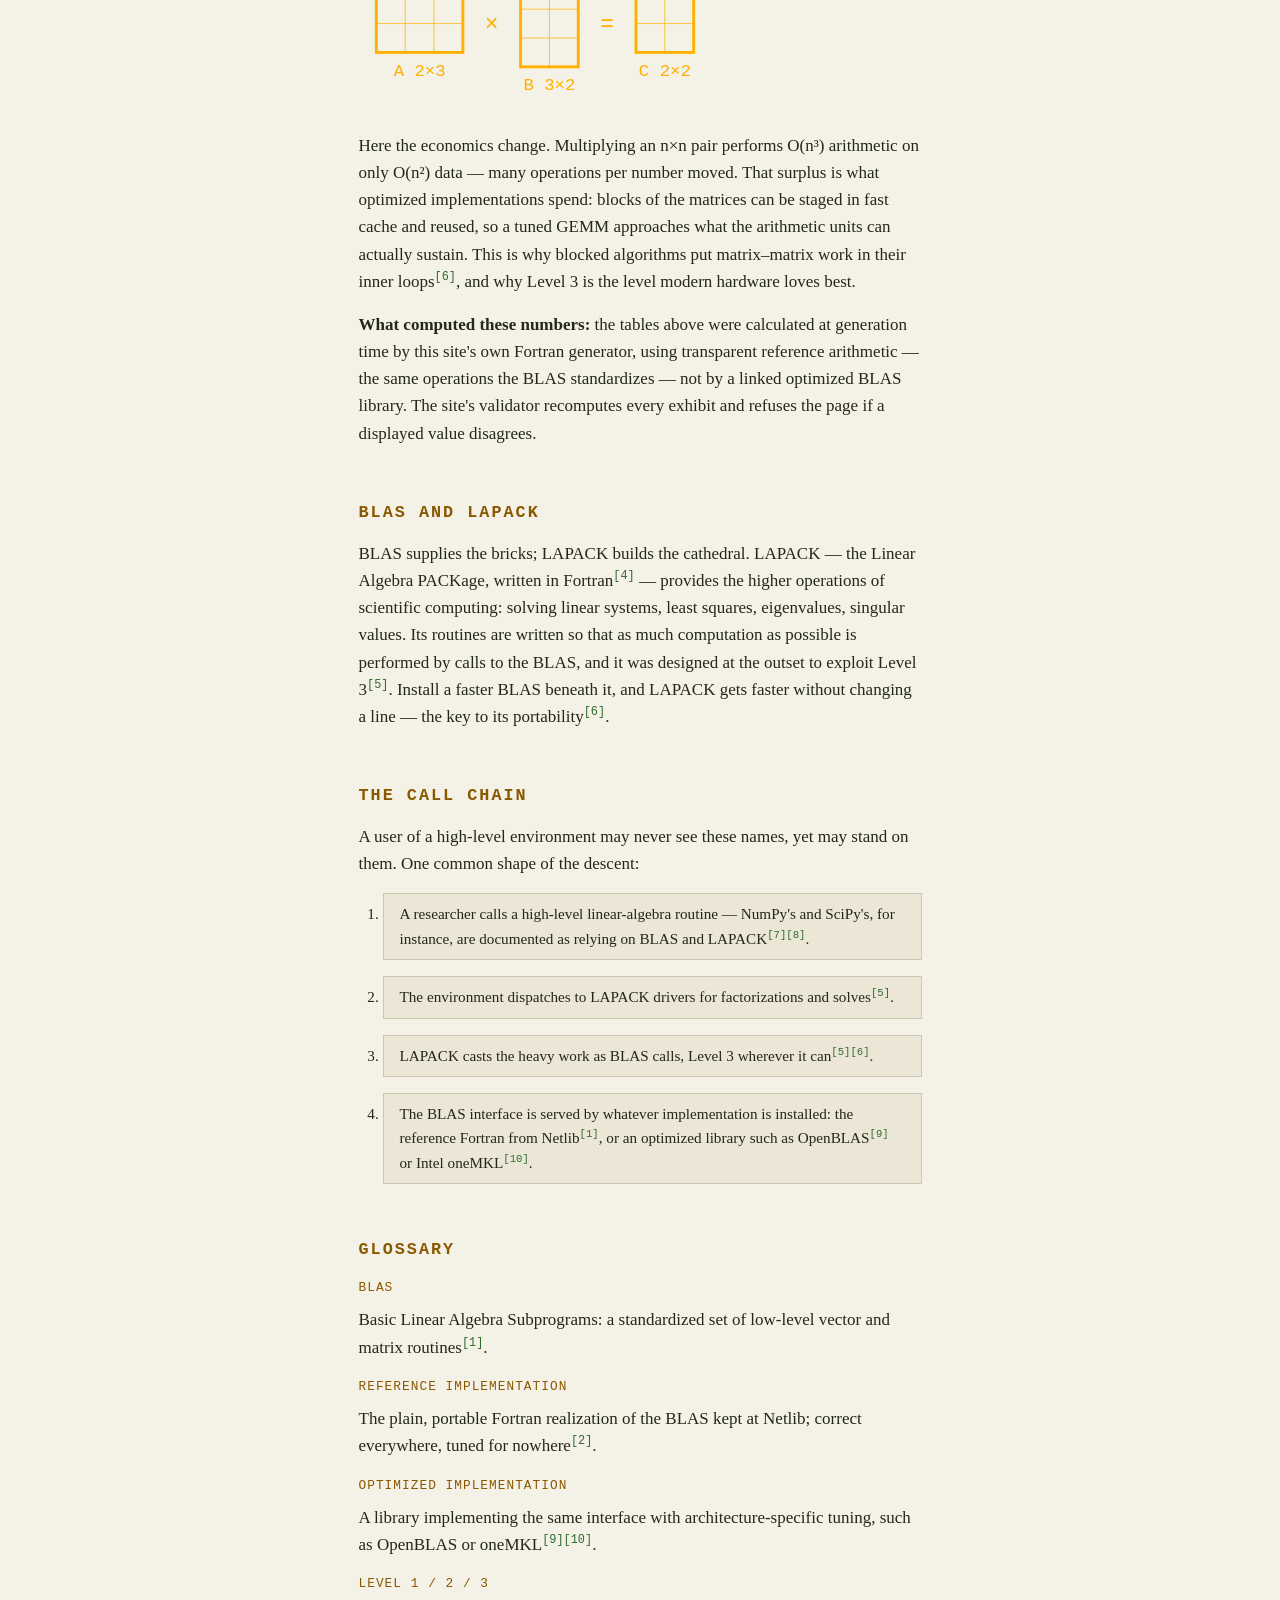
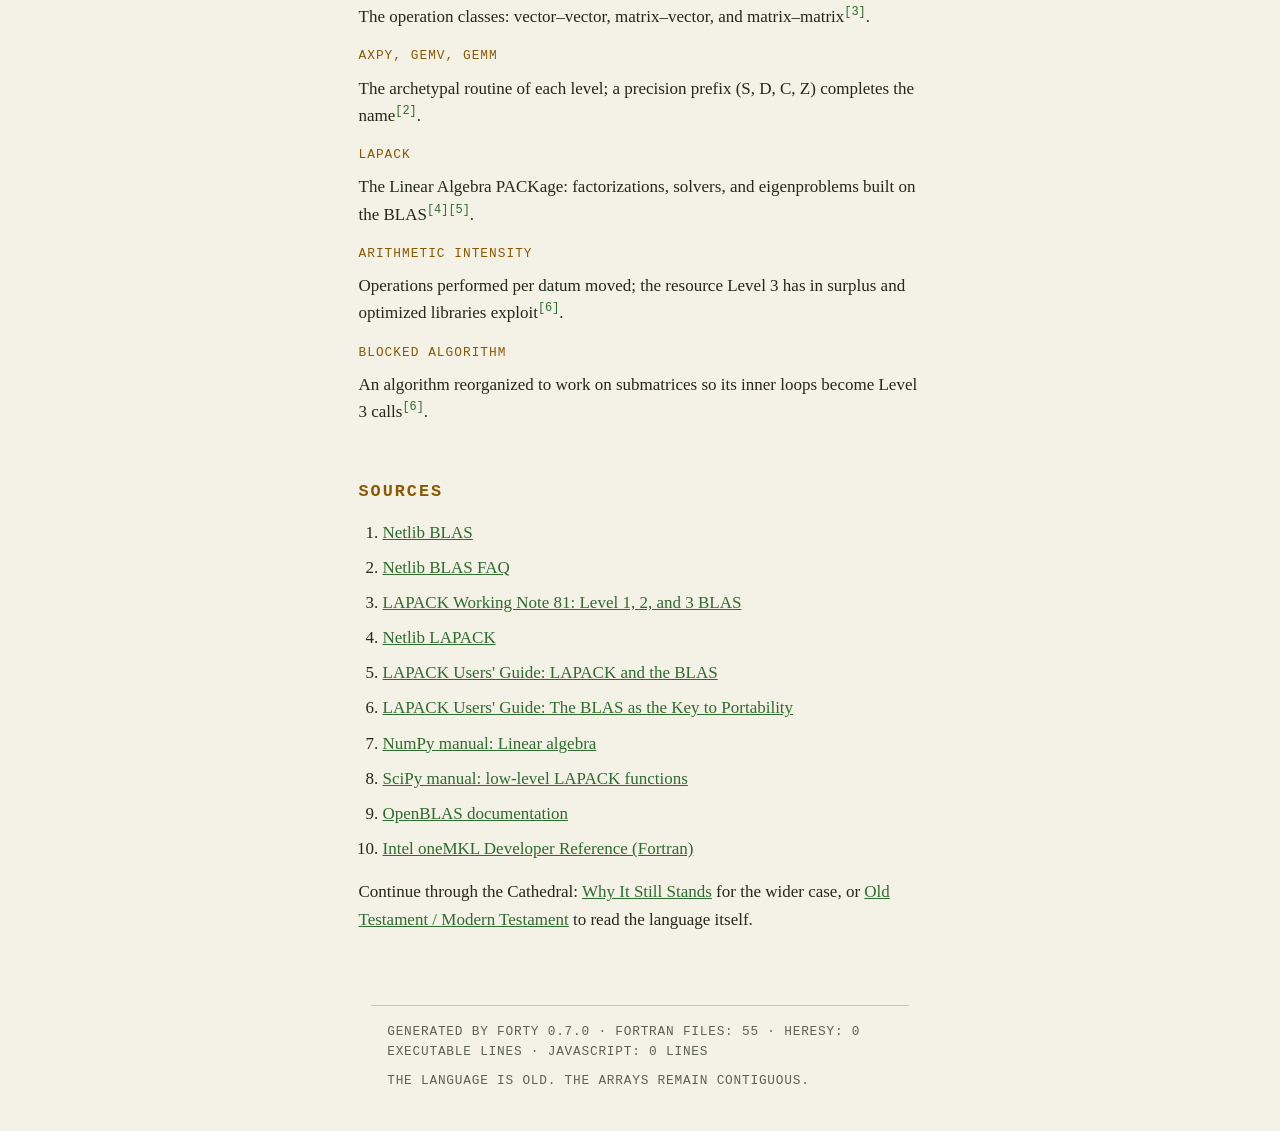
==== commit 05b13224: "DEPLOY: THE CATHEDRAL AT main 212a877d. Co-Authored-By: Claude Fable 5 <noreply@anthropic.com>" ====
--- a/book-of-blas.html
+++ b/book-of-blas.html
@@ -4,7 +4,7 @@
 <meta charset="utf-8">
 <meta name="viewport" content="width=device-width, initial-scale=1">
 <meta name="description" content="What BLAS is, why it became foundational, the three levels, and how LAPACK and higher ecosystems stand on it. Every exhibit computed by Fortran.">
-<meta name="generator" content="FORTY 0.6.0">
+<meta name="generator" content="FORTY 0.7.0">
 <title>The Book of BLAS &#183; Fortran Cathedral</title>
 <link rel="icon" type="image/svg+xml" href="assets/ornament.svg">
 <link rel="stylesheet" href="assets/tokens.css">
@@ -23,6 +23,7 @@
     <li><a href="why-it-still-stands.html">Why It Stands</a></li>
     <li><a href="testaments.html">The Testaments</a></li>
     <li><a href="book-of-blas.html" aria-current="page">Book of BLAS</a></li>
+    <li><a href="hall-of-deprecated-syntax.html">The Hall</a></li>
     <li><a href="confessional.html">The Confessional</a></li>
   </ul>
 </nav>
@@ -230,7 +231,7 @@
 <p>Continue through the Cathedral: <a href="why-it-still-stands.html">Why It Still Stands</a> for the wider case, or <a href="testaments.html">Old Testament / Modern Testament</a> to read the language itself.</p>
 </main>
 <footer>
-  <p>Generated by FORTY 0.6.0 &#183; Fortran files: 41 &#183; Heresy: 0 executable lines &#183; JavaScript: 0 lines</p>
+  <p>Generated by FORTY 0.7.0 &#183; Fortran files: 55 &#183; Heresy: 0 executable lines &#183; JavaScript: 0 lines</p>
   <p>The language is old. The arrays remain contiguous.</p>
 </footer>
 </body>
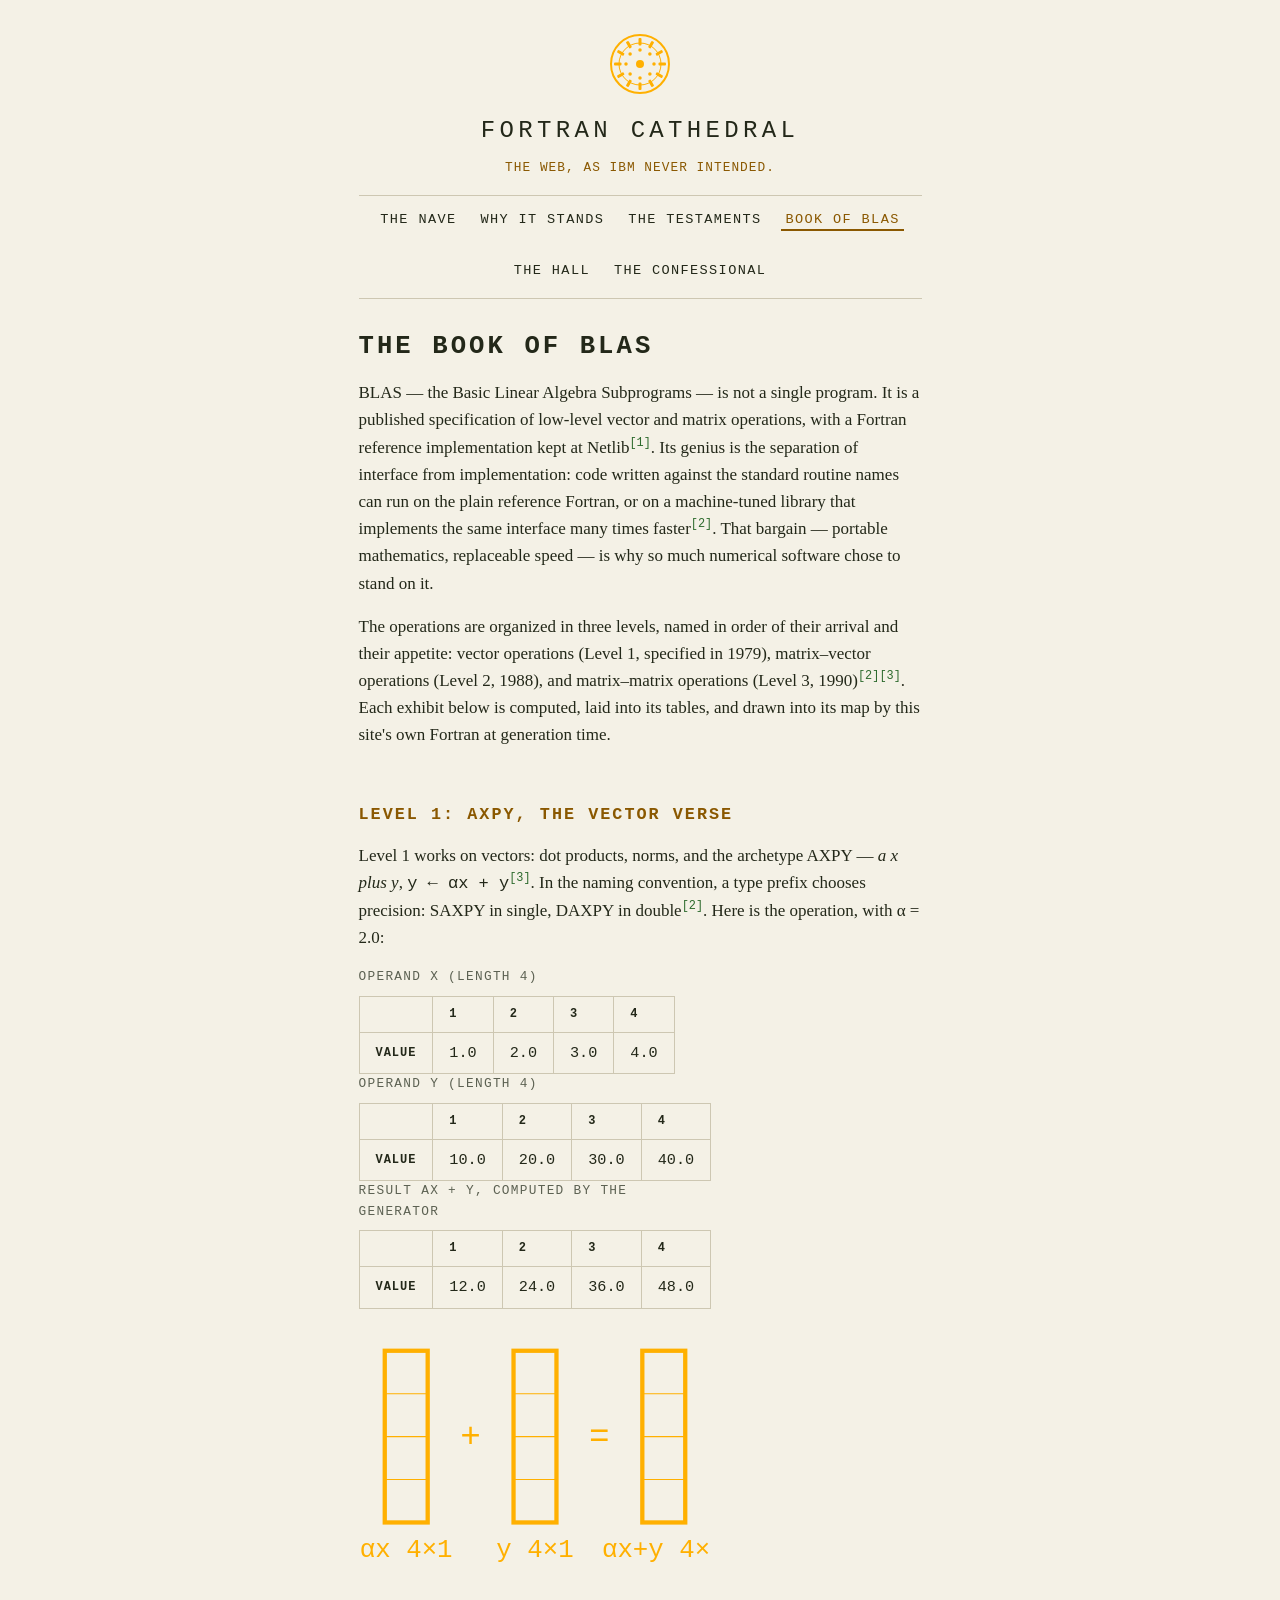
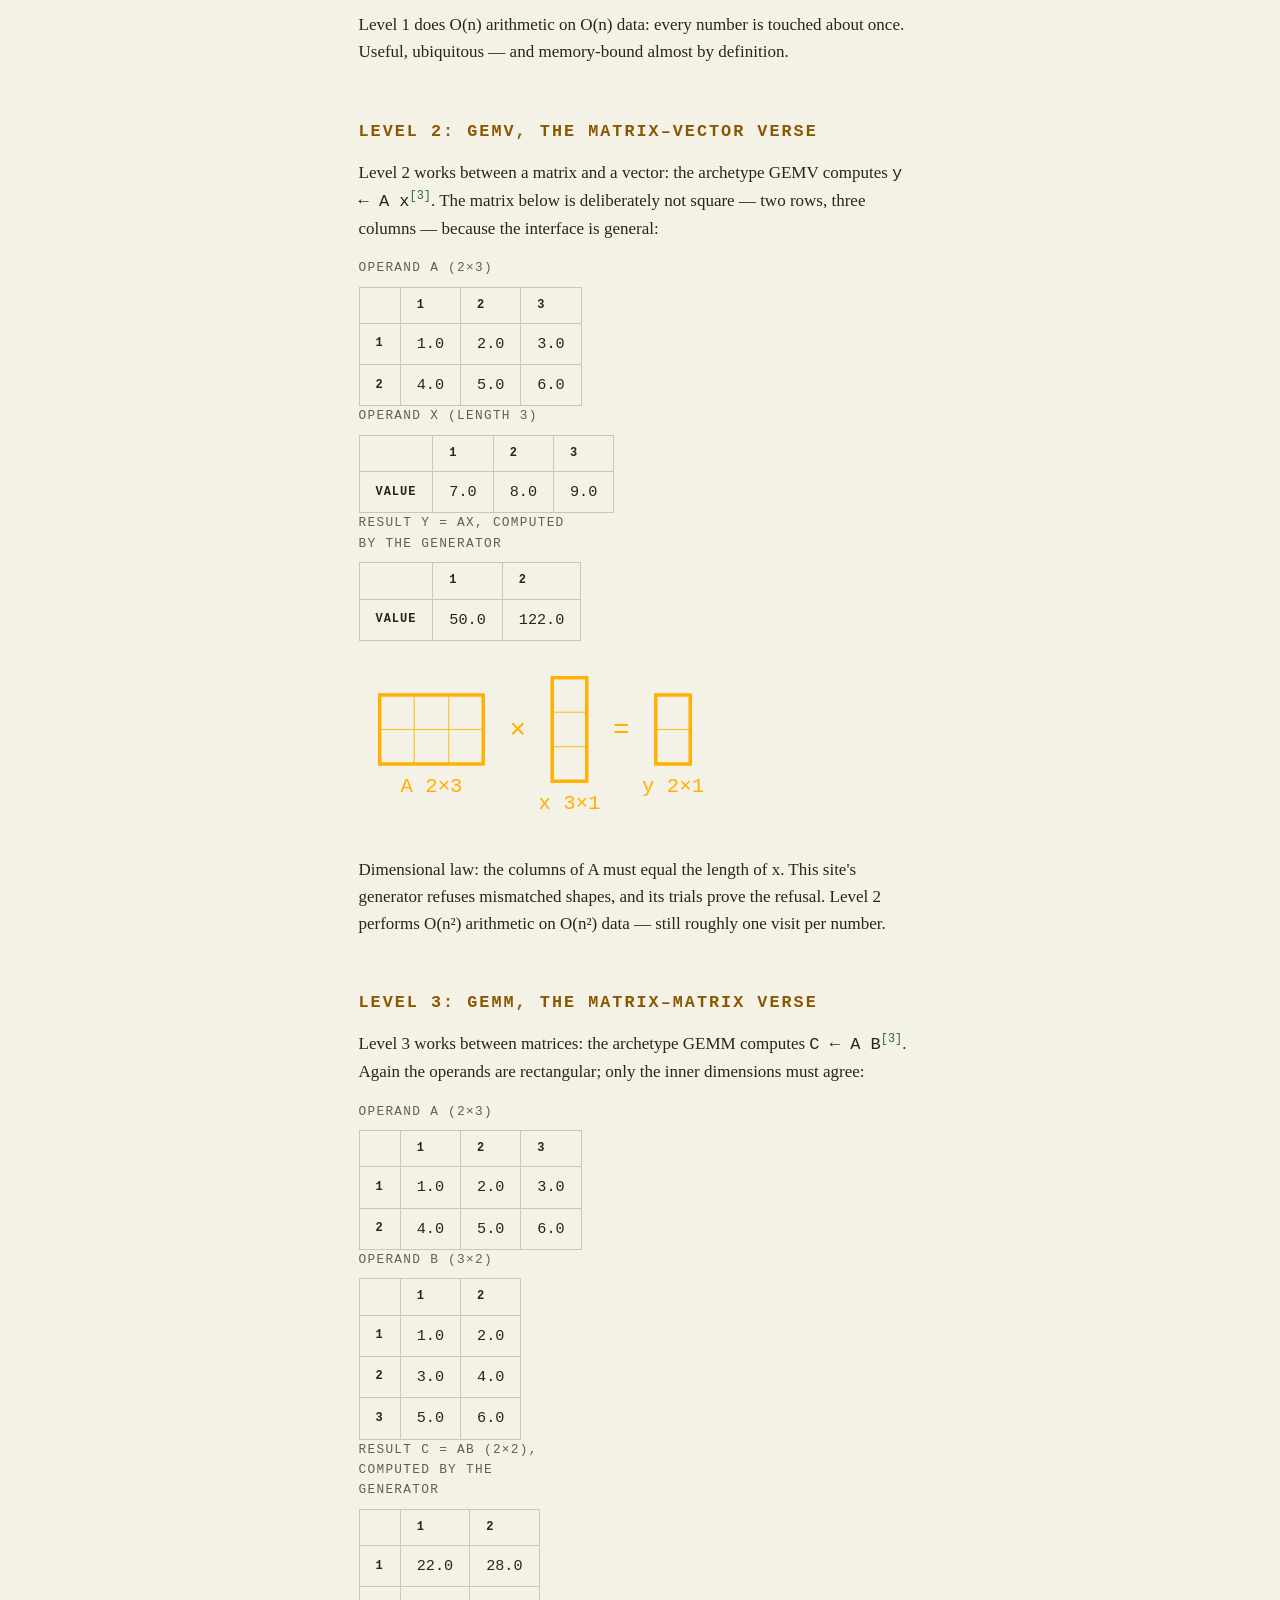
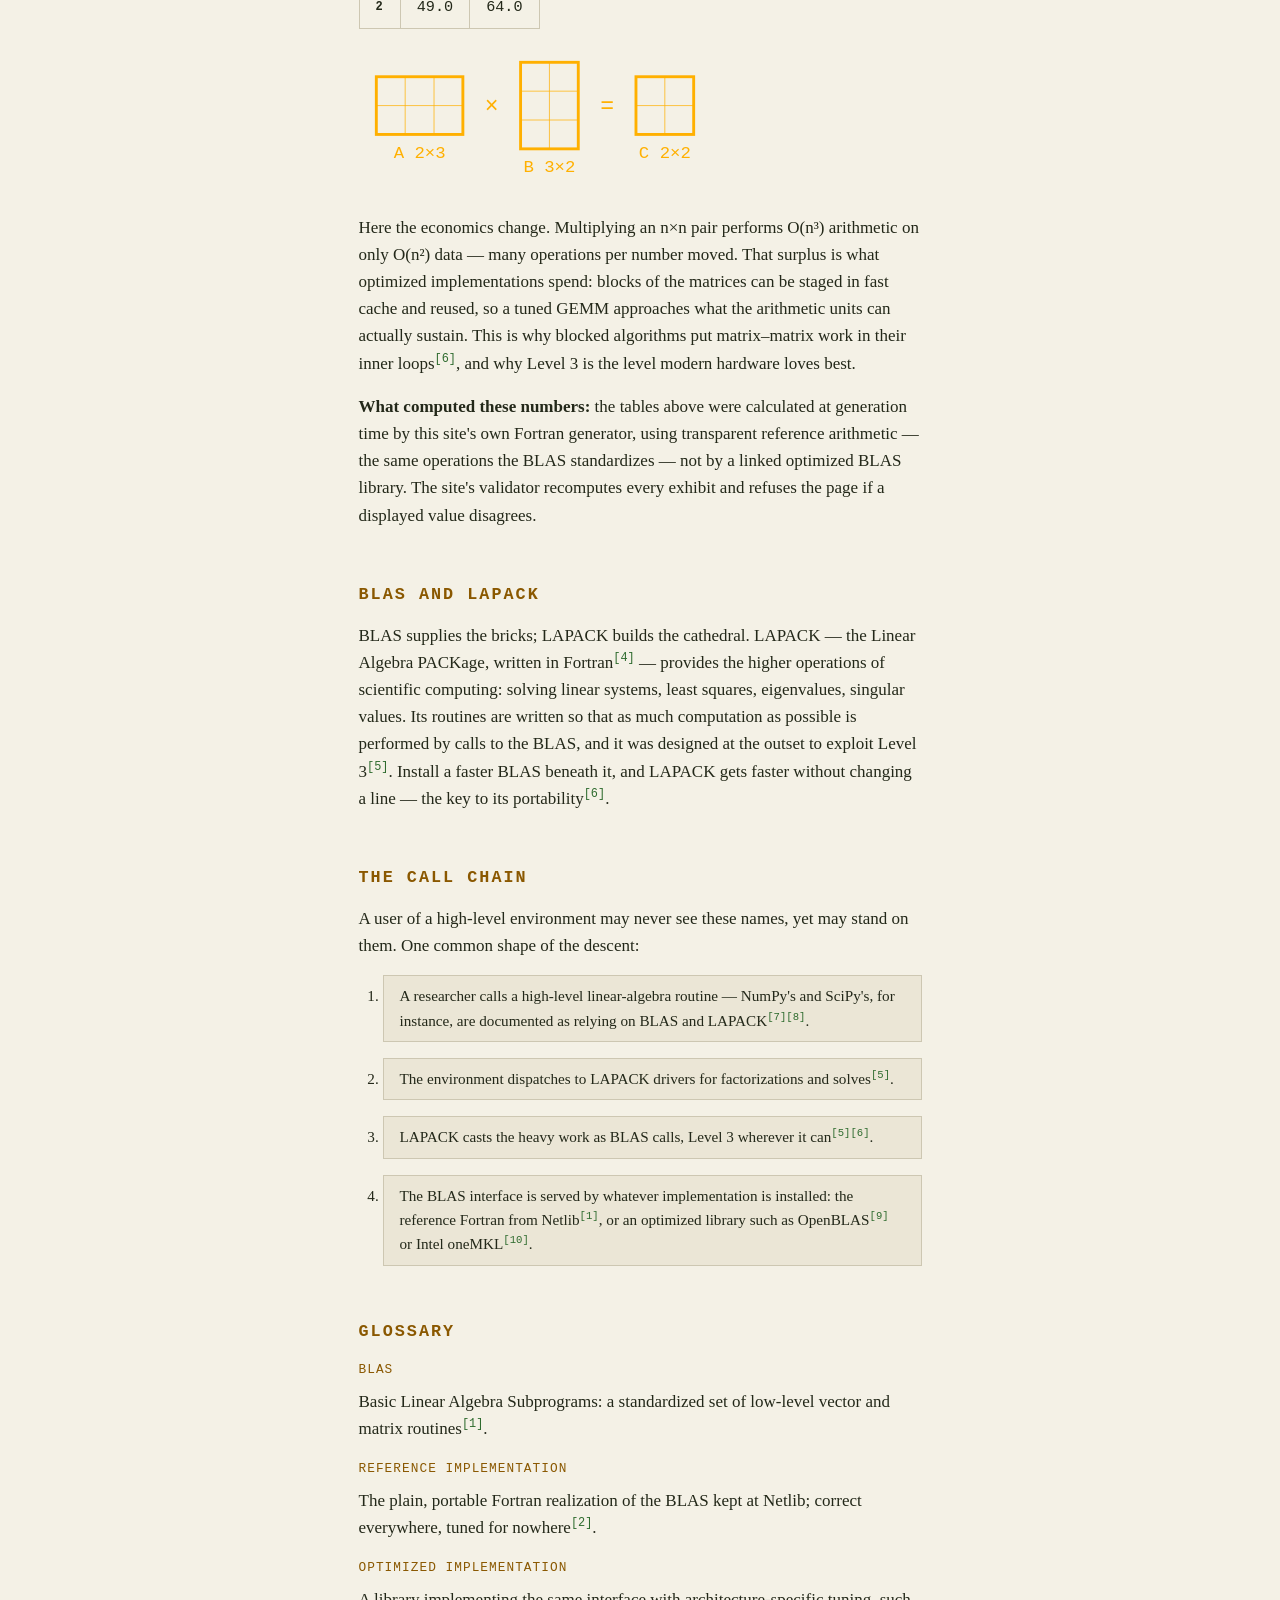
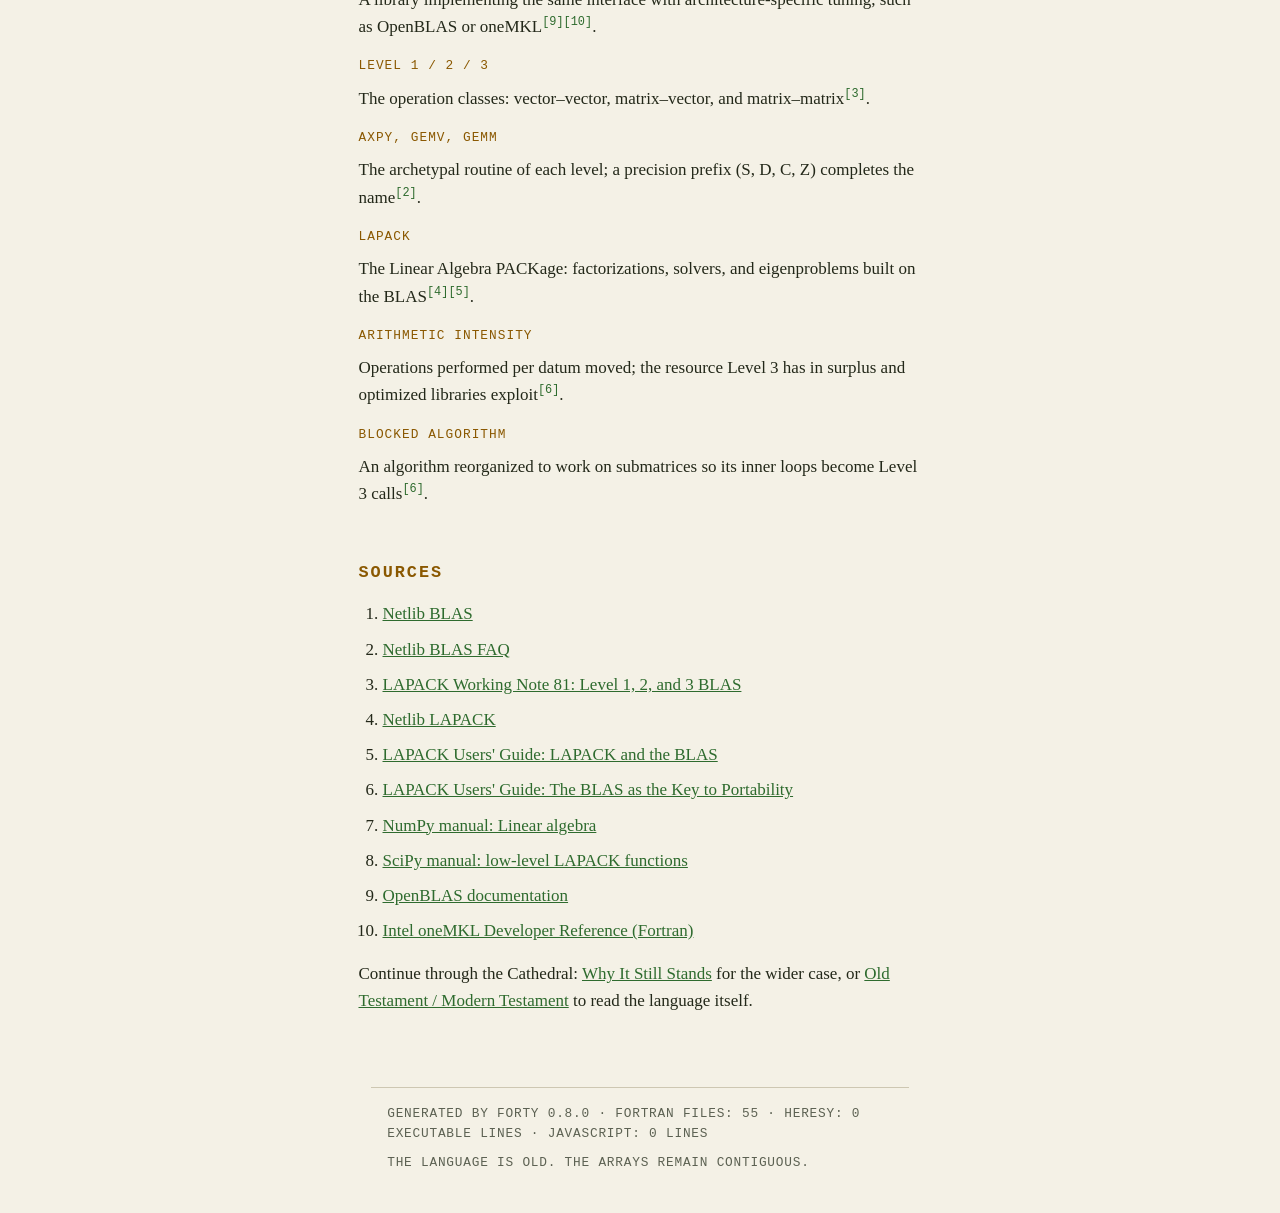
==== commit 44e164f9: "DEPLOY: THE CATHEDRAL AT main e809b8be. Co-Authored-By: Claude Fable 5 <noreply@anthropic.com>" ====
--- a/book-of-blas.html
+++ b/book-of-blas.html
@@ -4,7 +4,7 @@
 <meta charset="utf-8">
 <meta name="viewport" content="width=device-width, initial-scale=1">
 <meta name="description" content="What BLAS is, why it became foundational, the three levels, and how LAPACK and higher ecosystems stand on it. Every exhibit computed by Fortran.">
-<meta name="generator" content="FORTY 0.7.0">
+<meta name="generator" content="FORTY 0.8.0">
 <title>The Book of BLAS &#183; Fortran Cathedral</title>
 <link rel="icon" type="image/svg+xml" href="assets/ornament.svg">
 <link rel="stylesheet" href="assets/tokens.css">
@@ -231,7 +231,7 @@
 <p>Continue through the Cathedral: <a href="why-it-still-stands.html">Why It Still Stands</a> for the wider case, or <a href="testaments.html">Old Testament / Modern Testament</a> to read the language itself.</p>
 </main>
 <footer>
-  <p>Generated by FORTY 0.7.0 &#183; Fortran files: 55 &#183; Heresy: 0 executable lines &#183; JavaScript: 0 lines</p>
+  <p>Generated by FORTY 0.8.0 &#183; Fortran files: 55 &#183; Heresy: 0 executable lines &#183; JavaScript: 0 lines</p>
   <p>The language is old. The arrays remain contiguous.</p>
 </footer>
 </body>
--- a/assets/cathedral.css
+++ b/assets/cathedral.css
@@ -72,7 +72,11 @@
 }
 pre.terminal { color: var(--accent-2); }
 code { font-family: var(--font-liturgy); }
-table { border-collapse: collapse; width: 100%; font-size: 0.95rem; }
+table {
+  border-collapse: collapse; width: 100%; font-size: 0.95rem;
+  display: block; overflow-x: auto;
+}
+td code, th code { overflow-wrap: anywhere; }
 caption {
   font-family: var(--font-liturgy); text-transform: uppercase;
   letter-spacing: 0.1em; font-size: 0.8rem; text-align: left;
